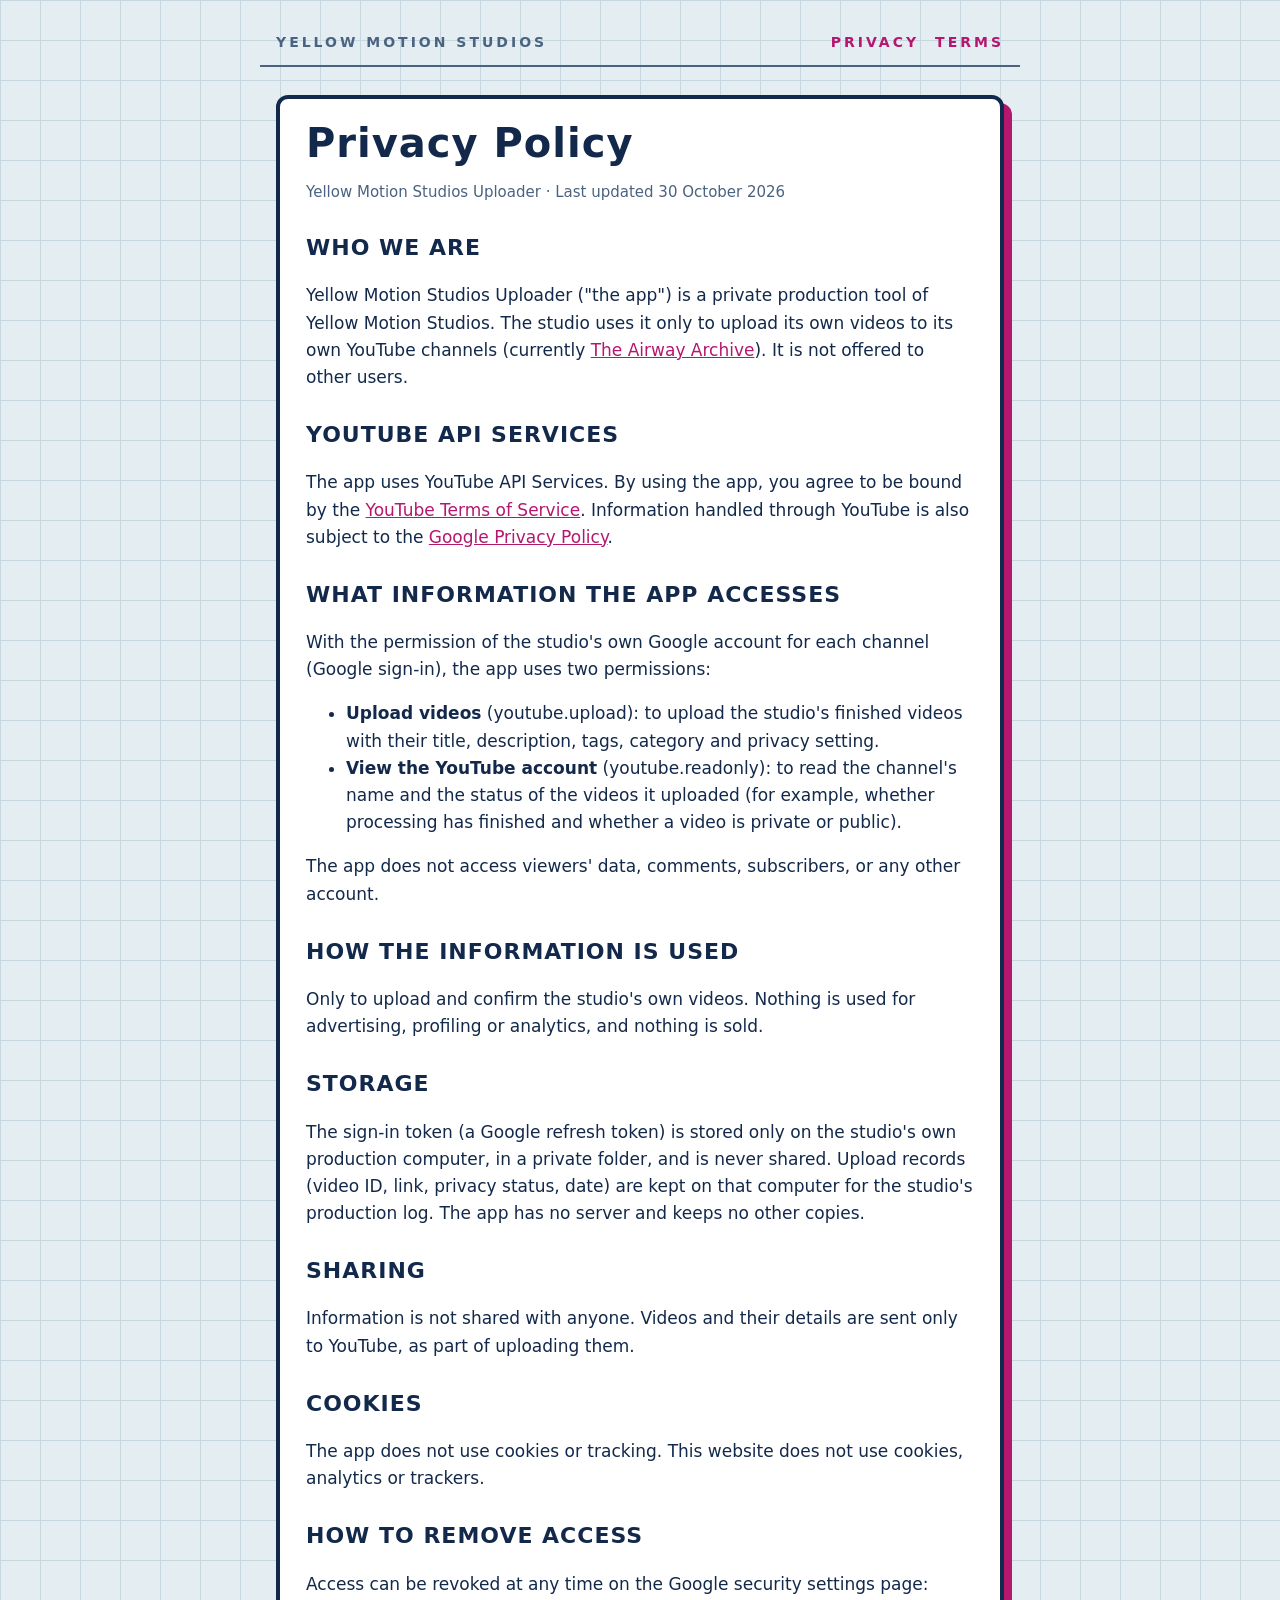
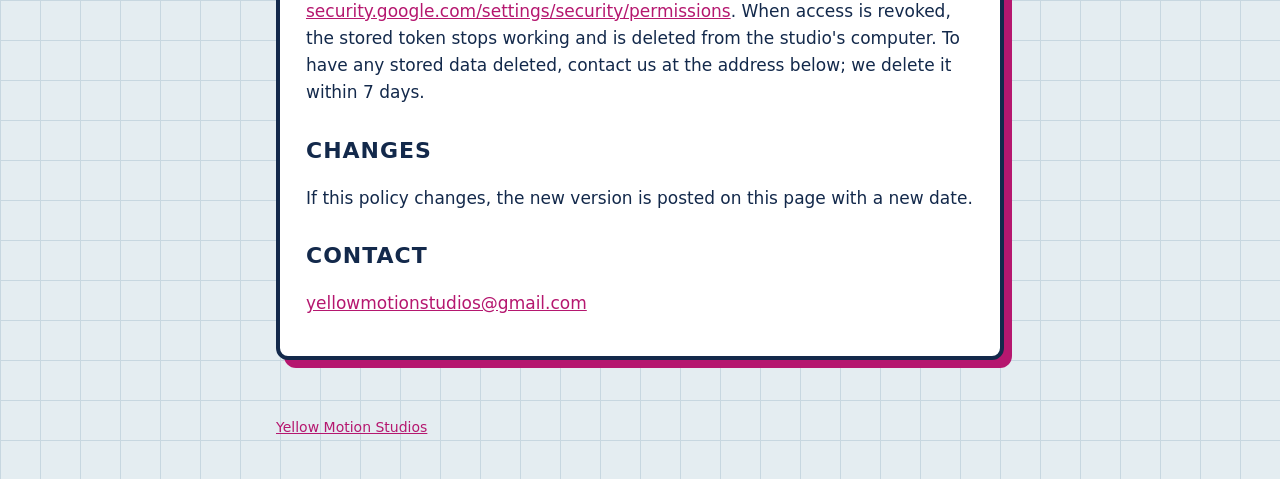
==== privacy.html @ b3b3b86c "Add files via upload" ====
<!doctype html>
<html lang="en">
<head>
<meta charset="utf-8">
<meta name="viewport" content="width=device-width, initial-scale=1">
<title>Privacy Policy: Yellow Motion Studios</title>
<link rel="stylesheet" href="style.css">
</head>
<body>
<header>
  <a href="./">Yellow Motion Studios</a>
  <nav><a href="privacy.html">Privacy</a><a href="terms.html">Terms</a></nav>
</header>
<main>
  <div class="card">
    <h1>Privacy Policy</h1>
    <p class="muted">Yellow Motion Studios Uploader · Last updated 30 October 2026</p>

    <h2>Who we are</h2>
    <p>Yellow Motion Studios Uploader ("the app") is a private production tool of Yellow Motion Studios. The studio uses it only to upload its own videos to its own YouTube channels (currently <a href="https://www.youtube.com/@theairwayarchive">The Airway Archive</a>). It is not offered to other users.</p>

    <h2>YouTube API Services</h2>
    <p>The app uses YouTube API Services. By using the app, you agree to be bound by the <a href="https://www.youtube.com/t/terms">YouTube Terms of Service</a>. Information handled through YouTube is also subject to the <a href="https://policies.google.com/privacy">Google Privacy Policy</a>.</p>

    <h2>What information the app accesses</h2>
    <p>With the permission of the studio's own Google account for each channel (Google sign-in), the app uses two permissions:</p>
    <ul>
      <li><strong>Upload videos</strong> (youtube.upload): to upload the studio's finished videos with their title, description, tags, category and privacy setting.</li>
      <li><strong>View the YouTube account</strong> (youtube.readonly): to read the channel's name and the status of the videos it uploaded (for example, whether processing has finished and whether a video is private or public).</li>
    </ul>
    <p>The app does not access viewers' data, comments, subscribers, or any other account.</p>

    <h2>How the information is used</h2>
    <p>Only to upload and confirm the studio's own videos. Nothing is used for advertising, profiling or analytics, and nothing is sold.</p>

    <h2>Storage</h2>
    <p>The sign-in token (a Google refresh token) is stored only on the studio's own production computer, in a private folder, and is never shared. Upload records (video ID, link, privacy status, date) are kept on that computer for the studio's production log. The app has no server and keeps no other copies.</p>

    <h2>Sharing</h2>
    <p>Information is not shared with anyone. Videos and their details are sent only to YouTube, as part of uploading them.</p>

    <h2>Cookies</h2>
    <p>The app does not use cookies or tracking. This website does not use cookies, analytics or trackers.</p>

    <h2>How to remove access</h2>
    <p>Access can be revoked at any time on the Google security settings page: <a href="https://security.google.com/settings/security/permissions">security.google.com/settings/security/permissions</a>. When access is revoked, the stored token stops working and is deleted from the studio's computer. To have any stored data deleted, contact us at the address below; we delete it within 7 days.</p>

    <h2>Changes</h2>
    <p>If this policy changes, the new version is posted on this page with a new date.</p>

    <h2>Contact</h2>
    <p><a href="mailto:yellowmotionstudios@gmail.com">yellowmotionstudios@gmail.com</a></p>
  </div>
</main>
<footer><a href="./">Yellow Motion Studios</a></footer>
</body>
</html>
---- style.css ----
/* Yellow Motion Studios site, in the "Airway Chart" look of its first channel (styles/airway-chart/STYLE.md). */
:root {
  --paper: #E4EDF1; --grid: #C7D7E0; --ink: #13294B; --soft: #4A6380; --route: #B5176F; --amber: #F4C95D; --card: #FFFFFF;
}
* { box-sizing: border-box; }
html { background: var(--paper); }
body {
  margin: 0; color: var(--ink); font: 17px/1.6 "Bahnschrift", "DIN Alternate", "Segoe UI", system-ui, sans-serif;
  background-color: var(--paper);
  background-image: linear-gradient(var(--grid) 1px, transparent 1px), linear-gradient(90deg, var(--grid) 1px, transparent 1px);
  background-size: 40px 40px;
}
header, main, footer { max-width: 760px; margin: 0 auto; padding: 0 16px; }
header { display: flex; justify-content: space-between; align-items: baseline; gap: 12px; flex-wrap: wrap;
  padding-top: 28px; padding-bottom: 10px; border-bottom: 2px solid var(--soft); }
header a { color: var(--soft); text-decoration: none; letter-spacing: 3px; font-weight: 600; text-transform: uppercase; font-size: 14px; }
header nav a { margin-left: 16px; color: var(--route); }
header nav a:first-child { margin-left: 0; }
main { padding-top: 28px; padding-bottom: 28px; }
.card { background: var(--card); border: 4px solid var(--ink); border-radius: 12px; box-shadow: 8px 8px 0 var(--route);
  padding: 22px 26px; margin-bottom: 28px; }
h1 { font-size: 40px; line-height: 1.1; margin: 0 0 12px; letter-spacing: 1px; }
h2 { font-size: 22px; margin: 26px 0 6px; letter-spacing: 1px; text-transform: uppercase; }
h2:first-child { margin-top: 0; }
a { color: var(--route); }
.readout { display: inline-block; background: #0F1D33; color: var(--amber); font-weight: 700; letter-spacing: 3px;
  border-radius: 10px; padding: 4px 14px; font-size: 18px; }
.muted { color: var(--soft); font-size: 15px; }
footer { padding-bottom: 40px; color: var(--soft); font-size: 14px; }
@media (max-width: 520px) { h1 { font-size: 30px; } .card { padding: 18px; box-shadow: 5px 5px 0 var(--route); } }
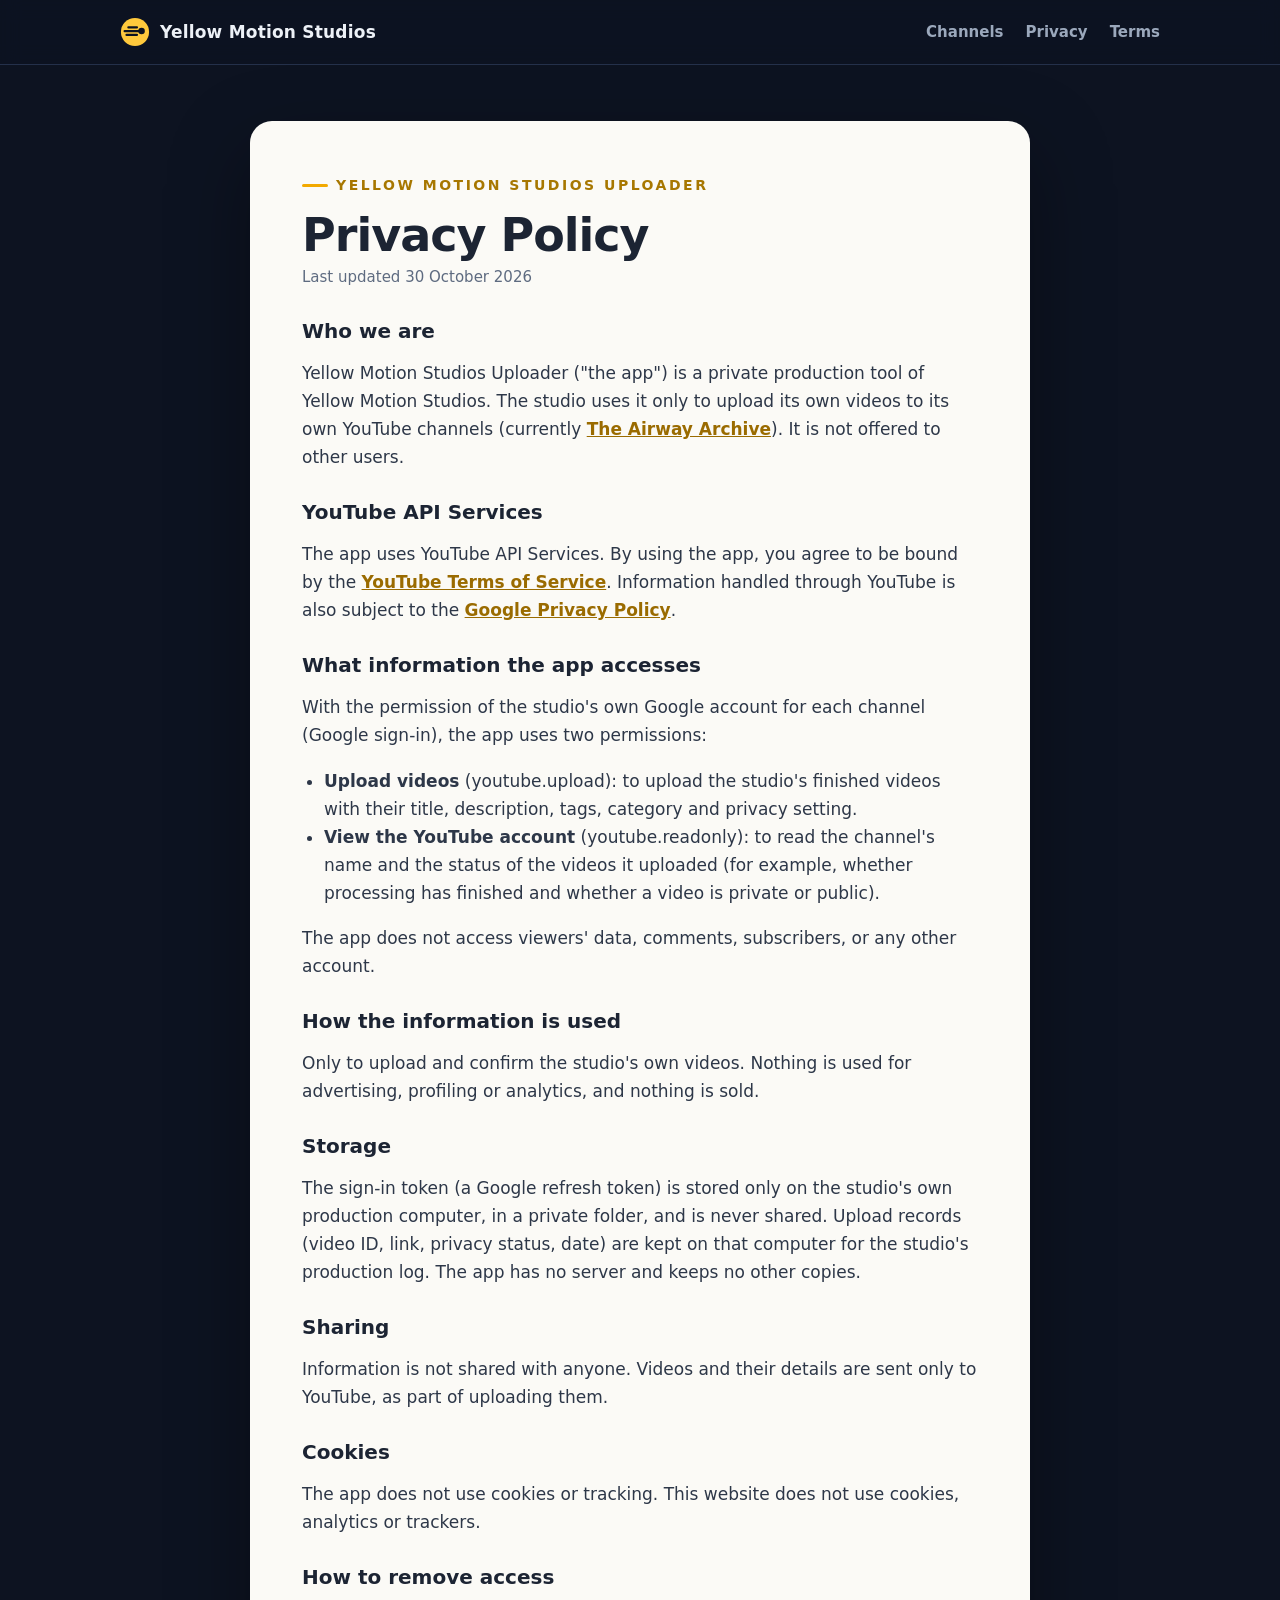
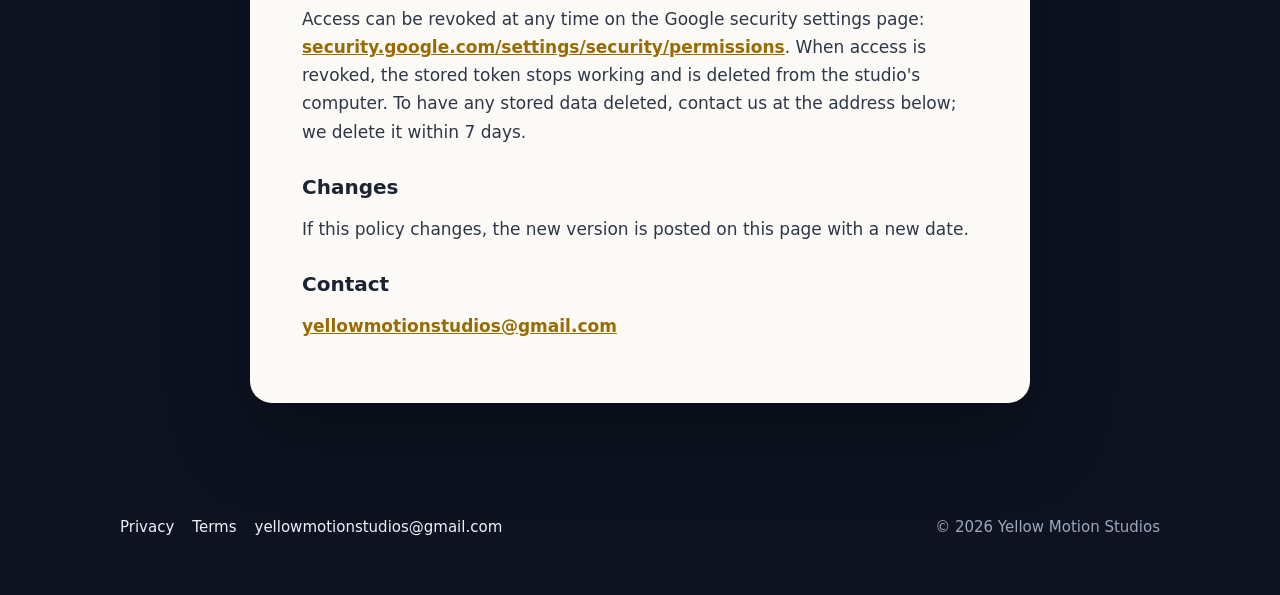
==== commit a7b15fef: "Redesign: studio look, channel card, phone preview Co-Authored-By: Claude Opus 5.5 <noreply@anthropi" ====
--- a/privacy.html
+++ b/privacy.html
@@ -4,17 +4,24 @@
 <meta charset="utf-8">
 <meta name="viewport" content="width=device-width, initial-scale=1">
 <title>Privacy Policy: Yellow Motion Studios</title>
+<meta name="theme-color" content="#0D1321">
+<link rel="icon" href="data:image/svg+xml,%3Csvg xmlns='http://www.w3.org/2000/svg' viewBox='0 0 64 64'%3E%3Ccircle cx='32' cy='32' r='30' fill='%23FFC93C'/%3E%3Cpath d='M14 38h22M10 30h30M18 22h18' stroke='%230D1321' stroke-width='5' stroke-linecap='round'/%3E%3Ccircle cx='46' cy='30' r='7' fill='%230D1321'/%3E%3C/svg%3E">
 <link rel="stylesheet" href="style.css">
 </head>
 <body>
-<header>
-  <a href="./">Yellow Motion Studios</a>
-  <nav><a href="privacy.html">Privacy</a><a href="terms.html">Terms</a></nav>
+<header class="top">
+  <div class="wrap">
+    <a class="brand" href="./">
+      <svg viewBox="0 0 64 64" aria-hidden="true"><circle cx="32" cy="32" r="30" fill="#FFC93C"/><path d="M14 38h22M10 30h30M18 22h18" stroke="#0D1321" stroke-width="5" stroke-linecap="round"/><circle cx="46" cy="30" r="7" fill="#0D1321"/></svg>
+      <span>Yellow Motion Studios</span>
+    </a>
+    <nav><a href="./#channels">Channels</a><a href="privacy.html">Privacy</a><a href="terms.html">Terms</a></nav>
+  </div>
 </header>
-<main>
-  <div class="card">
+<main class="doc">
+    <span class="eyebrow">Yellow Motion Studios Uploader</span>
     <h1>Privacy Policy</h1>
-    <p class="muted">Yellow Motion Studios Uploader · Last updated 30 October 2026</p>
+    <p class="date">Last updated 30 October 2026</p>
 
     <h2>Who we are</h2>
     <p>Yellow Motion Studios Uploader ("the app") is a private production tool of Yellow Motion Studios. The studio uses it only to upload its own videos to its own YouTube channels (currently <a href="https://www.youtube.com/@theairwayarchive">The Airway Archive</a>). It is not offered to other users.</p>
@@ -50,8 +57,12 @@
 
     <h2>Contact</h2>
     <p><a href="mailto:yellowmotionstudios@gmail.com">yellowmotionstudios@gmail.com</a></p>
+</main>
+<footer>
+  <div class="wrap">
+    <div><a href="privacy.html">Privacy</a><a href="terms.html">Terms</a><a href="mailto:yellowmotionstudios@gmail.com">yellowmotionstudios@gmail.com</a></div>
+    <div>© 2026 Yellow Motion Studios</div>
   </div>
-</main>
-<footer><a href="./">Yellow Motion Studios</a></footer>
+</footer>
 </body>
 </html>
--- a/style.css
+++ b/style.css
@@ -1,30 +1,134 @@
-/* Yellow Motion Studios site, in the "Airway Chart" look of its first channel (styles/airway-chart/STYLE.md). */
+/* Yellow Motion Studios: night navy + studio yellow, with slow "motion" streaks.
+   Channel cards use each channel's own look (The Airway Archive: styles/airway-chart/STYLE.md).
+   No web fonts, cookies or trackers (the privacy policy says so). */
 :root {
-  --paper: #E4EDF1; --grid: #C7D7E0; --ink: #13294B; --soft: #4A6380; --route: #B5176F; --amber: #F4C95D; --card: #FFFFFF;
+  --night: #0D1321; --night-2: #141C2E; --line: #24304A; --text: #EDF1F7; --muted: #9BA8BC;
+  --yellow: #FFC93C; --yellow-deep: #F2A900;
+  --paper: #E4EDF1; --grid: #C7D7E0; --ink: #13294B; --soft: #4A6380; --route: #B5176F; --amber: #F4C95D;
+  --font: "Segoe UI Variable Display", "Segoe UI", "SF Pro Display", -apple-system, system-ui, Roboto, sans-serif;
+  --chart: "Bahnschrift", "DIN Alternate", "Arial Narrow", var(--font);
 }
 * { box-sizing: border-box; }
-html { background: var(--paper); }
-body {
-  margin: 0; color: var(--ink); font: 17px/1.6 "Bahnschrift", "DIN Alternate", "Segoe UI", system-ui, sans-serif;
-  background-color: var(--paper);
+html { background: var(--night); scroll-behavior: smooth; }
+body { margin: 0; background: var(--night); color: var(--text); font: 17px/1.65 var(--font); -webkit-font-smoothing: antialiased; }
+a { color: var(--yellow); }
+.wrap { max-width: 1080px; margin: 0 auto; padding: 0 20px; }
+
+/* Header */
+.top { position: sticky; top: 0; z-index: 10; background: rgba(13, 19, 33, 0.82); backdrop-filter: blur(10px);
+  -webkit-backdrop-filter: blur(10px); border-bottom: 1px solid var(--line); }
+.top .wrap { display: flex; align-items: center; justify-content: space-between; height: 64px; gap: 16px; }
+.brand { display: flex; align-items: center; gap: 10px; color: var(--text); text-decoration: none; font-weight: 700; letter-spacing: 0.2px; }
+.brand svg { width: 30px; height: 30px; flex-shrink: 0; }
+.top nav { display: flex; gap: 22px; }
+.top nav a { color: var(--muted); text-decoration: none; font-size: 15px; font-weight: 600; }
+.top nav a:hover { color: var(--yellow); }
+
+/* Hero */
+.hero { position: relative; overflow: hidden; padding: 96px 0 104px; border-bottom: 1px solid var(--line); }
+.streaks { position: absolute; inset: -20% -10%; pointer-events: none; opacity: 0.55;
+  background:
+    repeating-linear-gradient(115deg, transparent 0 46px, rgba(255, 201, 60, 0.07) 46px 48px, transparent 48px 120px),
+    radial-gradient(60% 70% at 85% 30%, rgba(255, 201, 60, 0.18), transparent 70%);
+  animation: drift 24s linear infinite; }
+@keyframes drift { from { transform: translateX(0); } to { transform: translateX(-130px); } }
+.eyebrow { display: inline-flex; align-items: center; gap: 8px; color: var(--yellow); font-size: 14px; font-weight: 700;
+  letter-spacing: 2.5px; text-transform: uppercase; }
+.eyebrow::before { content: ""; width: 26px; height: 3px; border-radius: 2px; background: var(--yellow); }
+.hero .wrap { position: relative; display: grid; grid-template-columns: 1.25fr 0.75fr; gap: 40px; align-items: center; }
+.hero .wrap > div { min-width: 0; }
+.hero h1 { overflow-wrap: anywhere; }
+.hero h1 { position: relative; font-size: clamp(40px, 6.2vw, 72px); line-height: 1.12; letter-spacing: -1.5px; margin: 18px 0 22px; max-width: 15ch; }
+.hero h1 em { font-style: normal; color: var(--night); background: var(--yellow); padding: 0 0.14em 0.02em; border-radius: 10px;
+  box-decoration-break: clone; -webkit-box-decoration-break: clone; }
+/* Phone-shaped preview of a Short */
+.phone { justify-self: center; width: min(270px, 100%); aspect-ratio: 9 / 18.5; border-radius: 38px; padding: 10px;
+  background: #05080F; border: 1.5px solid #2E3A55; box-shadow: 0 40px 90px rgba(0, 0, 0, 0.55), 0 0 0 8px rgba(255, 201, 60, 0.06);
+  transform: rotate(4deg); }
+.phone .screen { width: 100%; height: 100%; border-radius: 29px; overflow: hidden; }
+.phone svg { display: block; width: 100%; height: 100%; }
+.hero p { position: relative; color: var(--muted); font-size: 19px; max-width: 54ch; margin: 0 0 32px; }
+.buttons { position: relative; display: flex; flex-wrap: wrap; gap: 12px; }
+.btn { display: inline-flex; align-items: center; gap: 8px; padding: 13px 22px; border-radius: 999px; font-weight: 700;
+  text-decoration: none; font-size: 16px; transition: transform 0.15s ease, background 0.15s ease; }
+.btn:hover { transform: translateY(-2px); }
+.btn.primary { background: var(--yellow); color: var(--night); }
+.btn.primary:hover { background: #FFD666; }
+.btn.ghost { color: var(--text); border: 1.5px solid var(--line); }
+.btn.ghost:hover { border-color: var(--yellow); }
+
+/* Sections */
+section { padding: 84px 0; border-bottom: 1px solid var(--line); }
+.section-head { display: flex; align-items: end; justify-content: space-between; gap: 20px; margin-bottom: 34px; flex-wrap: wrap; }
+h2 { font-size: clamp(30px, 4vw, 42px); line-height: 1.1; letter-spacing: -0.8px; margin: 10px 0 0; }
+.lead { color: var(--muted); max-width: 46ch; margin: 0; }
+
+/* Channel cards */
+.channels { display: grid; grid-template-columns: 1.6fr 1fr; gap: 22px; }
+.channel { border-radius: 22px; overflow: hidden; border: 1px solid var(--line); background: var(--night-2); display: flex; flex-direction: column; }
+.channel .art { position: relative; aspect-ratio: 16 / 8.2; background-color: var(--paper);
   background-image: linear-gradient(var(--grid) 1px, transparent 1px), linear-gradient(90deg, var(--grid) 1px, transparent 1px);
-  background-size: 40px 40px;
+  background-size: 34px 34px; }
+.channel .art svg { position: absolute; inset: 0; width: 100%; height: 100%; }
+.channel .body { padding: 24px 26px 28px; display: flex; flex-direction: column; gap: 10px; flex: 1; }
+.tag { align-self: flex-start; font-size: 12.5px; font-weight: 700; letter-spacing: 1.8px; text-transform: uppercase; color: var(--muted);
+  border: 1px solid var(--line); border-radius: 999px; padding: 4px 11px; }
+.channel h3 { margin: 4px 0 0; font-size: 28px; letter-spacing: -0.4px; }
+.channel p { margin: 0; color: var(--muted); }
+.channel .btn { margin-top: auto; align-self: flex-start; }
+.soon { border-style: dashed; justify-content: center; align-items: center; text-align: center; padding: 36px 28px; min-height: 260px;
+  background: repeating-linear-gradient(115deg, transparent 0 22px, rgba(255, 201, 60, 0.04) 22px 24px); }
+.soon .plus { width: 58px; height: 58px; border-radius: 50%; border: 2px dashed var(--yellow); color: var(--yellow);
+  display: grid; place-items: center; font-size: 30px; margin-bottom: 14px; }
+.soon h3 { font-size: 22px; margin: 0 0 6px; }
+
+/* How we work */
+.how { display: grid; grid-template-columns: repeat(3, 1fr); gap: 22px; }
+.how div { background: var(--night-2); border: 1px solid var(--line); border-radius: 18px; padding: 26px; }
+.how .num { font-family: var(--chart); font-weight: 700; color: var(--night); background: var(--yellow); border-radius: 8px;
+  display: inline-block; padding: 2px 10px; font-size: 15px; letter-spacing: 1px; }
+.how h3 { margin: 14px 0 6px; font-size: 21px; }
+.how p { margin: 0; color: var(--muted); font-size: 16px; }
+
+/* Uploader note */
+.note { display: grid; grid-template-columns: auto 1fr; gap: 22px; align-items: start; background: var(--night-2);
+  border: 1px solid var(--line); border-left: 4px solid var(--yellow); border-radius: 18px; padding: 28px; }
+.note svg { width: 44px; height: 44px; }
+.note h3 { margin: 0 0 6px; font-size: 21px; }
+.note p { margin: 0 0 10px; color: var(--muted); }
+.note p:last-child { margin: 0; }
+
+/* Footer */
+footer { padding: 40px 0 56px; color: var(--muted); font-size: 15px; }
+footer .wrap { display: flex; justify-content: space-between; gap: 18px; flex-wrap: wrap; }
+footer .wrap > div { display: flex; flex-wrap: wrap; gap: 8px 18px; min-width: 0; }
+footer a { color: var(--text); text-decoration: none; overflow-wrap: anywhere; }
+footer a:hover { color: var(--yellow); }
+
+/* Legal pages: a light, readable document on the night background */
+.doc { max-width: 780px; margin: 56px auto 72px; background: #FBFAF6; color: #1C2433; border-radius: 22px; padding: 46px 52px;
+  box-shadow: 0 30px 80px rgba(0, 0, 0, 0.35); }
+.doc .eyebrow { color: #A77700; }
+.doc .eyebrow::before { background: var(--yellow-deep); }
+.doc h1 { font-size: clamp(34px, 5vw, 46px); letter-spacing: -1px; line-height: 1.05; margin: 14px 0 6px; }
+.doc .date { color: #5E6B80; margin: 0 0 28px; font-size: 15px; }
+.doc h2 { font-size: 20px; letter-spacing: 0; margin: 30px 0 6px; }
+.doc p, .doc li { color: #2D3748; }
+.doc a { color: #9A6B00; font-weight: 600; overflow-wrap: anywhere; }
+.doc ul { padding-left: 22px; }
+
+@media (max-width: 860px) {
+  .channels, .how, .hero .wrap { grid-template-columns: 1fr; }
+  .phone { width: 220px; transform: rotate(3deg); margin-top: 10px; }
+  .hero { padding: 72px 0 80px; }
+  .hero h1 { font-size: clamp(34px, 10vw, 52px); }
+  section { padding: 64px 0; }
 }
-header, main, footer { max-width: 760px; margin: 0 auto; padding: 0 16px; }
-header { display: flex; justify-content: space-between; align-items: baseline; gap: 12px; flex-wrap: wrap;
-  padding-top: 28px; padding-bottom: 10px; border-bottom: 2px solid var(--soft); }
-header a { color: var(--soft); text-decoration: none; letter-spacing: 3px; font-weight: 600; text-transform: uppercase; font-size: 14px; }
-header nav a { margin-left: 16px; color: var(--route); }
-header nav a:first-child { margin-left: 0; }
-main { padding-top: 28px; padding-bottom: 28px; }
-.card { background: var(--card); border: 4px solid var(--ink); border-radius: 12px; box-shadow: 8px 8px 0 var(--route);
-  padding: 22px 26px; margin-bottom: 28px; }
-h1 { font-size: 40px; line-height: 1.1; margin: 0 0 12px; letter-spacing: 1px; }
-h2 { font-size: 22px; margin: 26px 0 6px; letter-spacing: 1px; text-transform: uppercase; }
-h2:first-child { margin-top: 0; }
-a { color: var(--route); }
-.readout { display: inline-block; background: #0F1D33; color: var(--amber); font-weight: 700; letter-spacing: 3px;
-  border-radius: 10px; padding: 4px 14px; font-size: 18px; }
-.muted { color: var(--soft); font-size: 15px; }
-footer { padding-bottom: 40px; color: var(--soft); font-size: 14px; }
-@media (max-width: 520px) { h1 { font-size: 30px; } .card { padding: 18px; box-shadow: 5px 5px 0 var(--route); } }
+@media (max-width: 560px) {
+  .top nav { gap: 14px; }
+  .top nav a { font-size: 14px; }
+  .brand span { display: none; }
+  .note { grid-template-columns: 1fr; }
+  .doc { margin: 24px 12px 48px; padding: 30px 22px; }
+}
+@media (prefers-reduced-motion: reduce) { .streaks { animation: none; } .btn { transition: none; } }
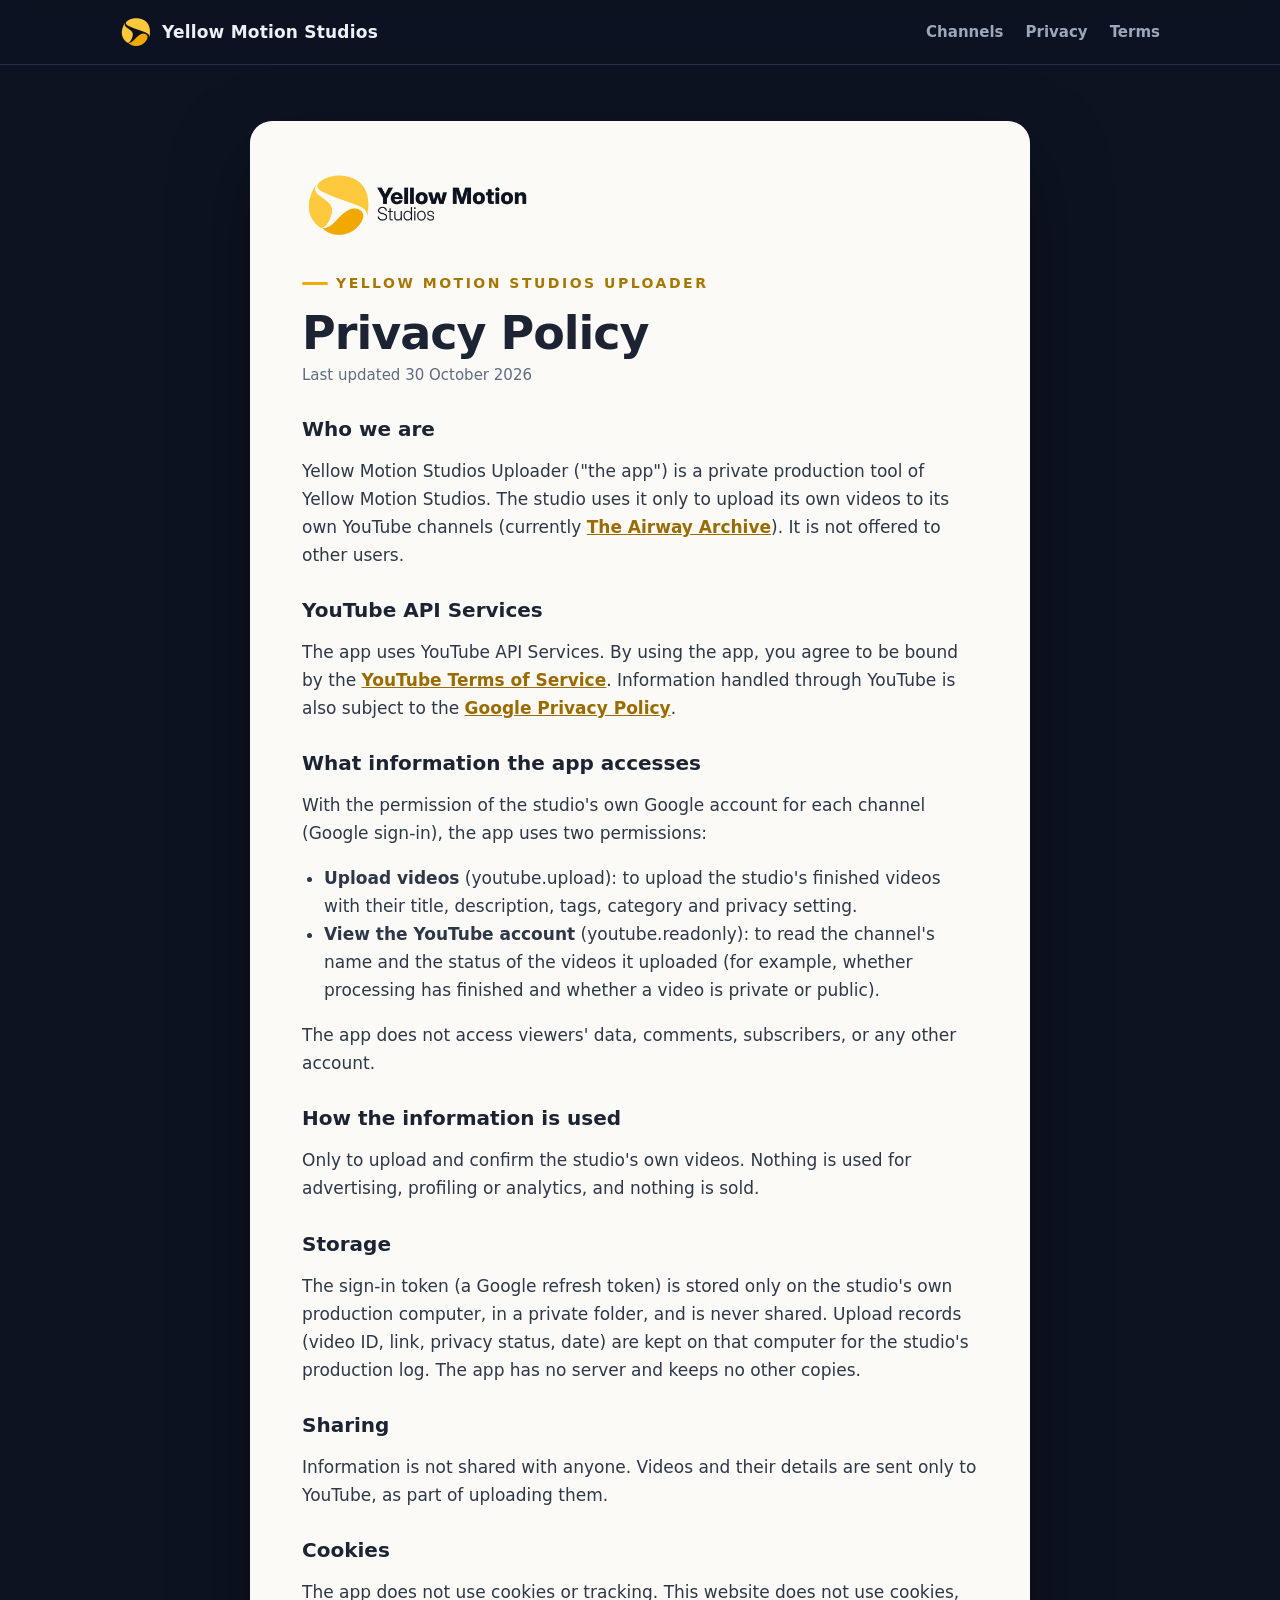
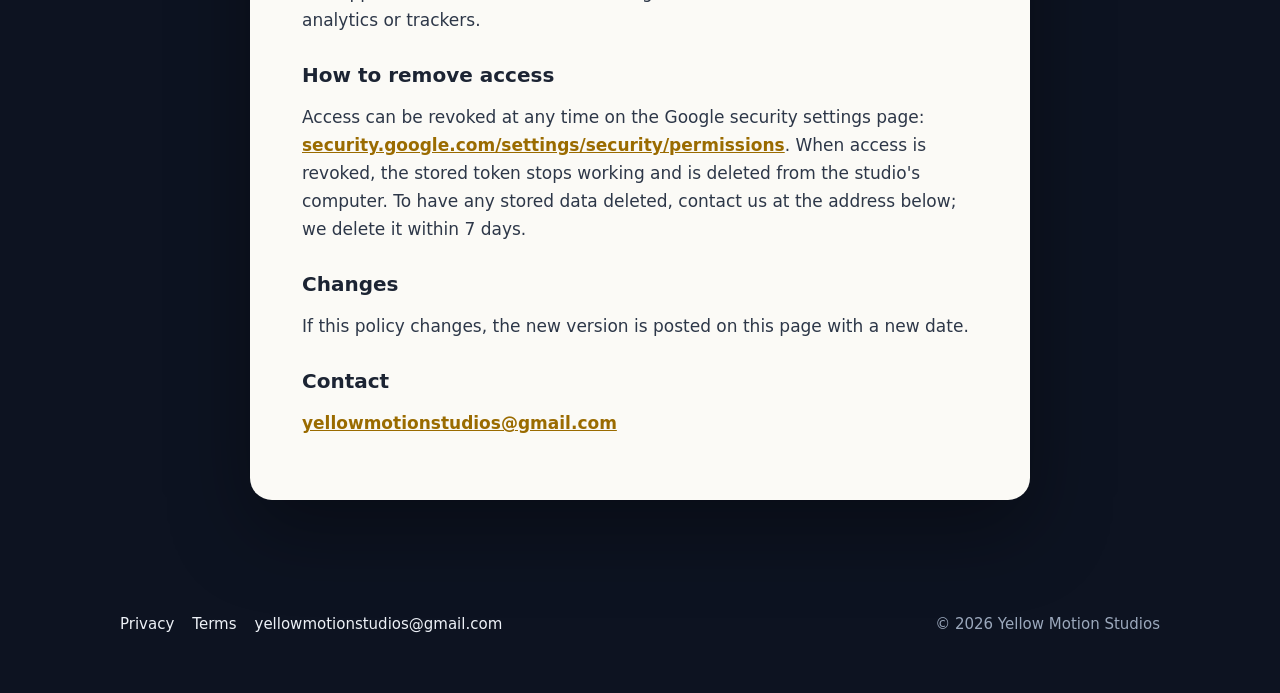
==== commit 2a3c75fb: "New Yellow Motion Studios logo: header, legal pages, favicon, link previews Co-Authored-By: Claude O" ====
--- a/privacy.html
+++ b/privacy.html
@@ -5,20 +5,24 @@
 <meta name="viewport" content="width=device-width, initial-scale=1">
 <title>Privacy Policy: Yellow Motion Studios</title>
 <meta name="theme-color" content="#0D1321">
-<link rel="icon" href="data:image/svg+xml,%3Csvg xmlns='http://www.w3.org/2000/svg' viewBox='0 0 64 64'%3E%3Ccircle cx='32' cy='32' r='30' fill='%23FFC93C'/%3E%3Cpath d='M14 38h22M10 30h30M18 22h18' stroke='%230D1321' stroke-width='5' stroke-linecap='round'/%3E%3Ccircle cx='46' cy='30' r='7' fill='%230D1321'/%3E%3C/svg%3E">
-<link rel="stylesheet" href="style.css">
+<link rel="icon" type="image/png" href="assets/favicon-64.png">
+<link rel="apple-touch-icon" href="assets/apple-touch-icon.png">
+<meta property="og:site_name" content="Yellow Motion Studios">
+<meta property="og:image" content="https://yellowmotionstudios.github.io/assets/logo-icon.png">
+<link rel="stylesheet" href="style.css?v=4">
 </head>
 <body>
 <header class="top">
   <div class="wrap">
     <a class="brand" href="./">
-      <svg viewBox="0 0 64 64" aria-hidden="true"><circle cx="32" cy="32" r="30" fill="#FFC93C"/><path d="M14 38h22M10 30h30M18 22h18" stroke="#0D1321" stroke-width="5" stroke-linecap="round"/><circle cx="46" cy="30" r="7" fill="#0D1321"/></svg>
+      <img src="assets/logo-icon.png" alt="" width="32" height="32">
       <span>Yellow Motion Studios</span>
     </a>
     <nav><a href="./#channels">Channels</a><a href="privacy.html">Privacy</a><a href="terms.html">Terms</a></nav>
   </div>
 </header>
 <main class="doc">
+    <img class="doc-logo" src="assets/logo-horizontal-dark-text.png" alt="Yellow Motion Studios" width="280">
     <span class="eyebrow">Yellow Motion Studios Uploader</span>
     <h1>Privacy Policy</h1>
     <p class="date">Last updated 30 October 2026</p>
--- a/style.css
+++ b/style.css
@@ -19,7 +19,7 @@
   -webkit-backdrop-filter: blur(10px); border-bottom: 1px solid var(--line); }
 .top .wrap { display: flex; align-items: center; justify-content: space-between; height: 64px; gap: 16px; }
 .brand { display: flex; align-items: center; gap: 10px; color: var(--text); text-decoration: none; font-weight: 700; letter-spacing: 0.2px; }
-.brand svg { width: 30px; height: 30px; flex-shrink: 0; }
+.brand img { width: 32px; height: 32px; flex-shrink: 0; display: block; }
 .top nav { display: flex; gap: 22px; }
 .top nav a { color: var(--muted); text-decoration: none; font-size: 15px; font-weight: 600; }
 .top nav a:hover { color: var(--yellow); }
@@ -132,3 +132,12 @@
   .doc { margin: 24px 12px 48px; padding: 30px 22px; }
 }
 @media (prefers-reduced-motion: reduce) { .streaks { animation: none; } .btn { transition: none; } }
+
+/* "Uses YouTube API Services" label on the uploader note (needed for Google's API audit evidence). */
+.yt-badge { display: inline-block; margin-bottom: 10px; padding: 4px 12px; border-radius: 999px; background: #FF0033; color: #FFFFFF;
+  font-size: 13px; font-weight: 700; letter-spacing: 0.6px; }
+.note .links { font-size: 15px; }
+.note .links a { color: var(--yellow); font-weight: 600; }
+
+/* Full logo (dark text) at the top of the light legal pages. */
+.doc-logo { display: block; width: 280px; max-width: 70%; height: auto; margin: 0 0 22px; }
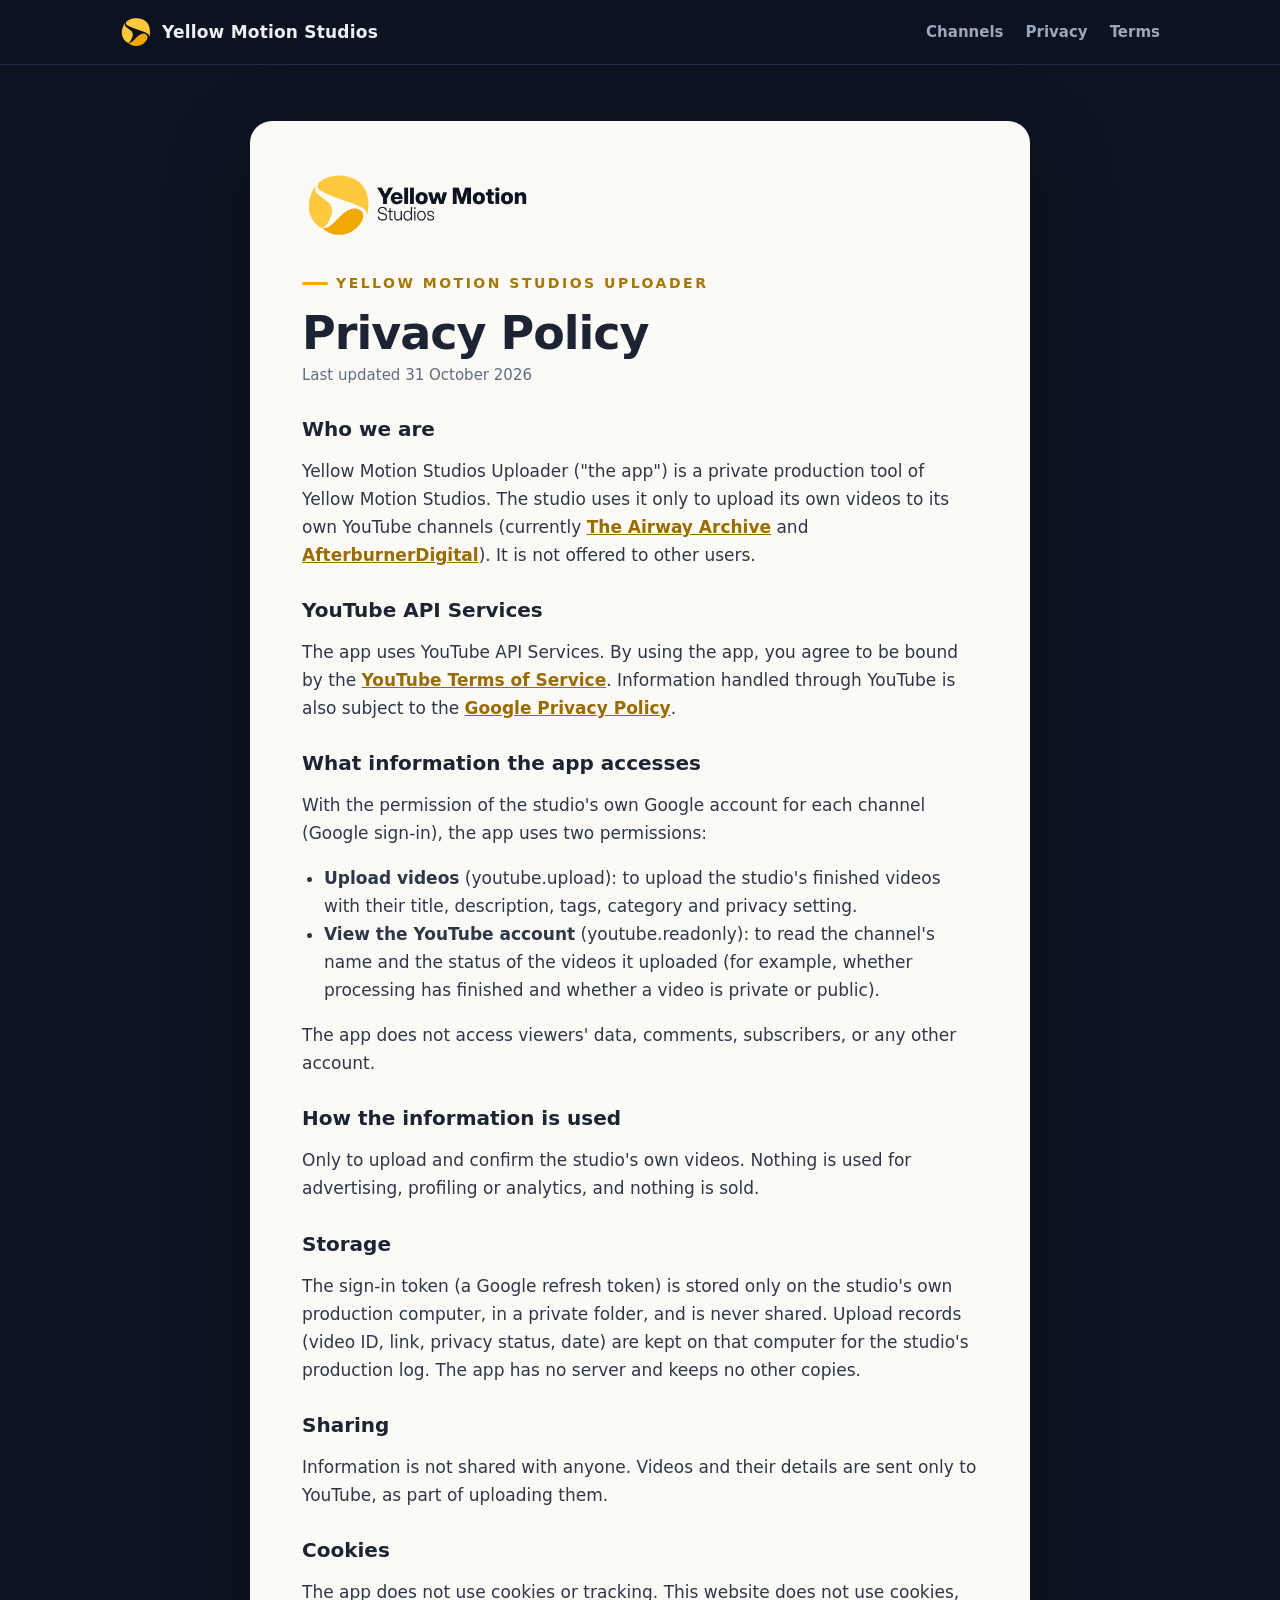
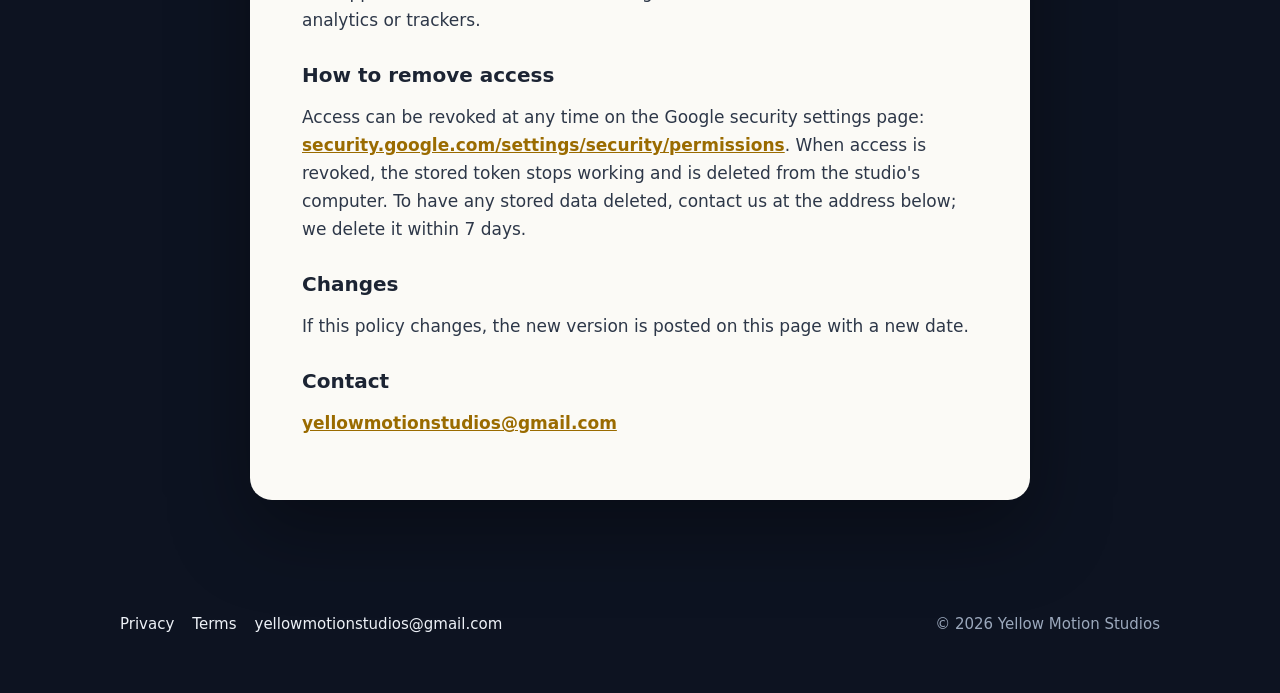
==== commit 03cb7610: "Privacy: add AfterburnerDigital Co-Authored-By: Claude Opus 5.5 <noreply@anthropic.com>" ====
--- a/privacy.html
+++ b/privacy.html
@@ -9,7 +9,7 @@
 <link rel="apple-touch-icon" href="assets/apple-touch-icon.png">
 <meta property="og:site_name" content="Yellow Motion Studios">
 <meta property="og:image" content="https://yellowmotionstudios.github.io/assets/logo-icon.png">
-<link rel="stylesheet" href="style.css?v=4">
+<link rel="stylesheet" href="style.css?v=5">
 </head>
 <body>
 <header class="top">
@@ -25,10 +25,10 @@
     <img class="doc-logo" src="assets/logo-horizontal-dark-text.png" alt="Yellow Motion Studios" width="280">
     <span class="eyebrow">Yellow Motion Studios Uploader</span>
     <h1>Privacy Policy</h1>
-    <p class="date">Last updated 30 October 2026</p>
+    <p class="date">Last updated 31 October 2026</p>
 
     <h2>Who we are</h2>
-    <p>Yellow Motion Studios Uploader ("the app") is a private production tool of Yellow Motion Studios. The studio uses it only to upload its own videos to its own YouTube channels (currently <a href="https://www.youtube.com/@theairwayarchive">The Airway Archive</a>). It is not offered to other users.</p>
+    <p>Yellow Motion Studios Uploader ("the app") is a private production tool of Yellow Motion Studios. The studio uses it only to upload its own videos to its own YouTube channels (currently <a href="https://www.youtube.com/@theairwayarchive">The Airway Archive</a> and <a href="https://www.youtube.com/@afterburnerdigital">AfterburnerDigital</a>). It is not offered to other users.</p>
 
     <h2>YouTube API Services</h2>
     <p>The app uses YouTube API Services. By using the app, you agree to be bound by the <a href="https://www.youtube.com/t/terms">YouTube Terms of Service</a>. Information handled through YouTube is also subject to the <a href="https://policies.google.com/privacy">Google Privacy Policy</a>.</p>
--- a/style.css
+++ b/style.css
@@ -64,7 +64,7 @@
 .lead { color: var(--muted); max-width: 46ch; margin: 0; }
 
 /* Channel cards */
-.channels { display: grid; grid-template-columns: 1.6fr 1fr; gap: 22px; }
+.channels { display: grid; grid-template-columns: 1fr 1fr; gap: 22px; }
 .channel { border-radius: 22px; overflow: hidden; border: 1px solid var(--line); background: var(--night-2); display: flex; flex-direction: column; }
 .channel .art { position: relative; aspect-ratio: 16 / 8.2; background-color: var(--paper);
   background-image: linear-gradient(var(--grid) 1px, transparent 1px), linear-gradient(90deg, var(--grid) 1px, transparent 1px);
